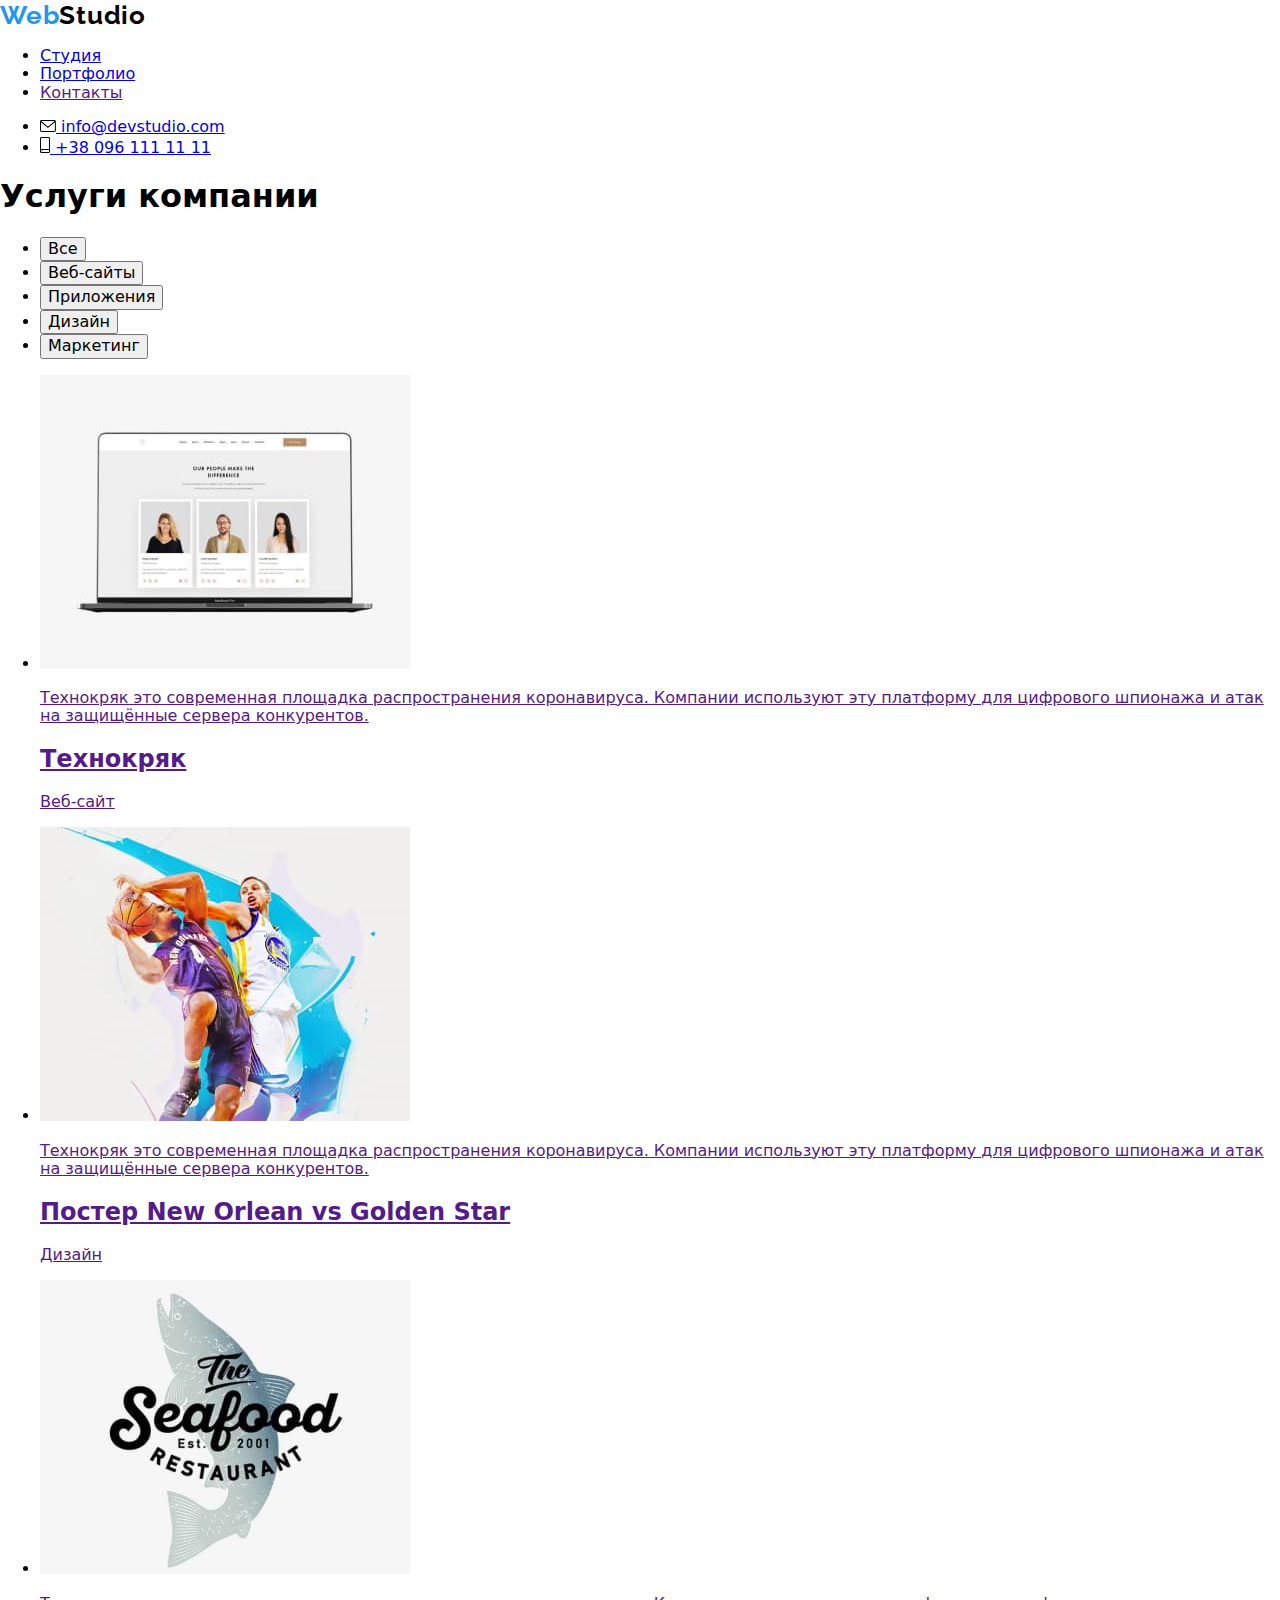
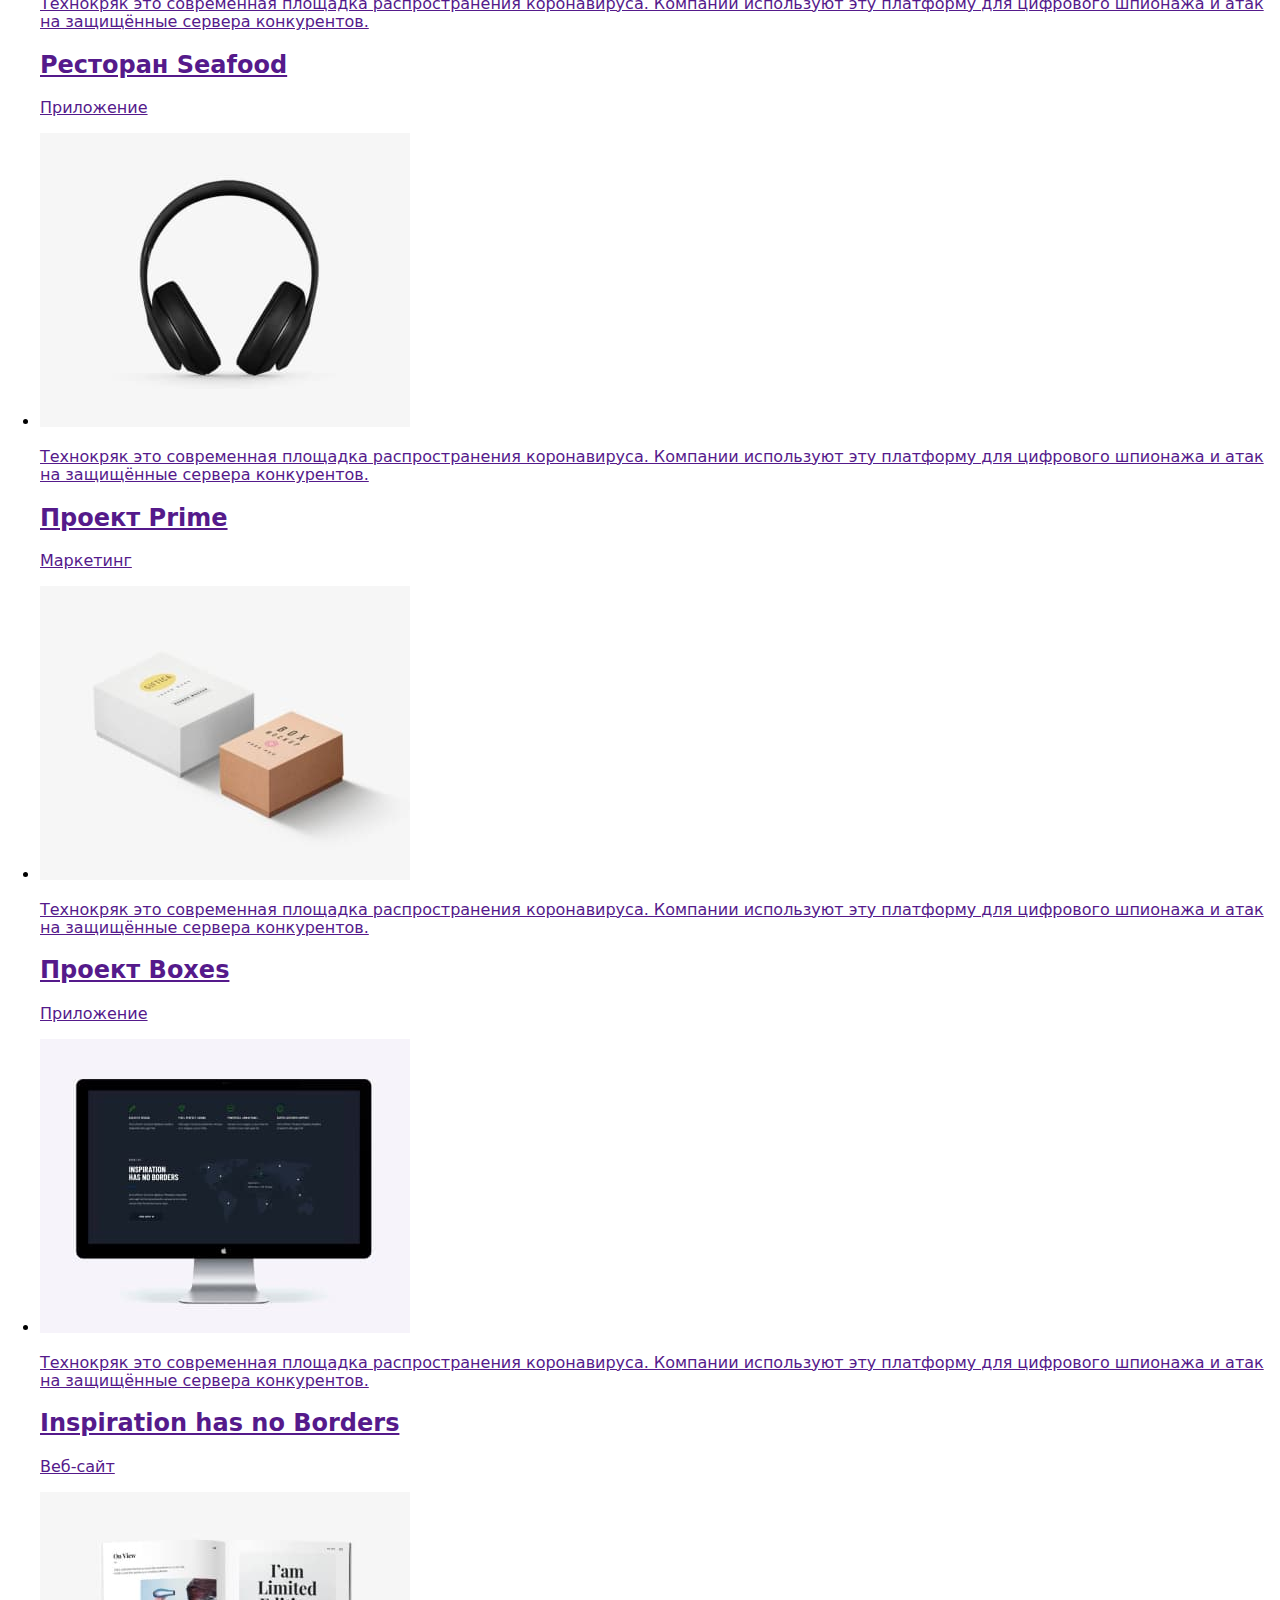
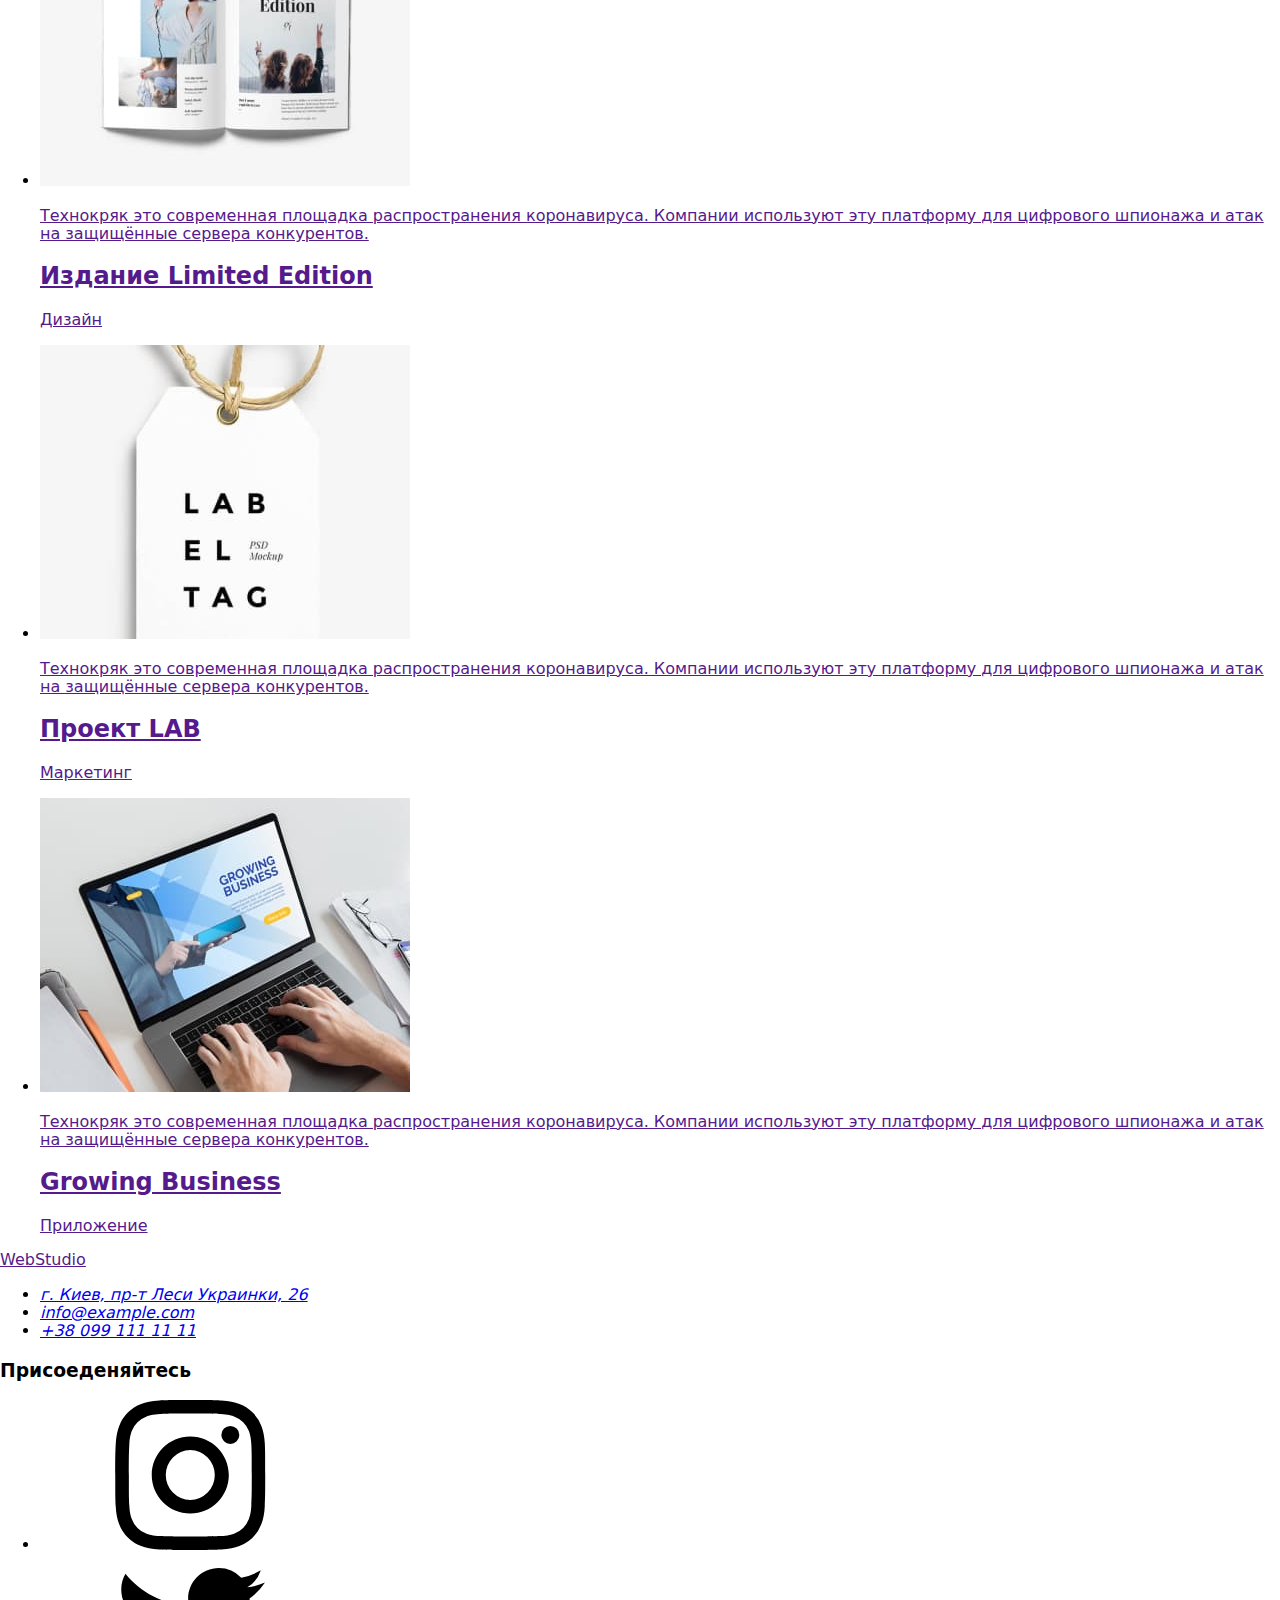
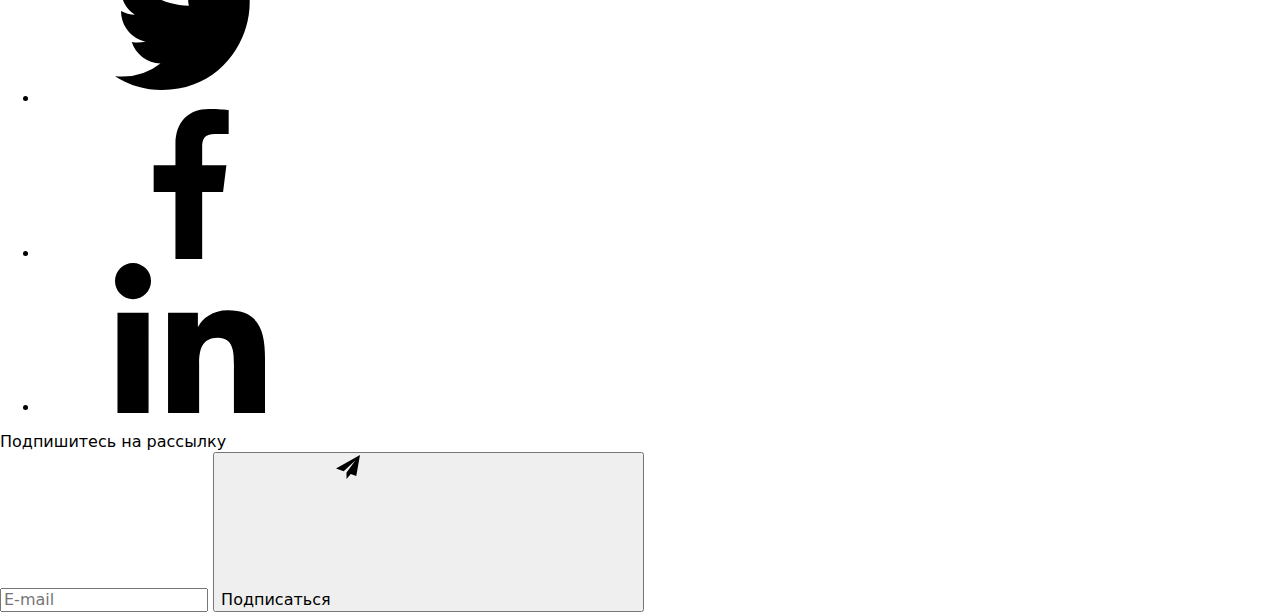
==== portfolio.html @ 10008396 "18.02" ====
<!DOCTYPE html>
<html lang="ru">
  <head>
    <meta charset="utf-8" />
    <meta name="description" content="ЭФЕКТИВНЫЕ РЕШЕНИЯ ДЛЯ ВАШЕГО БИЗНЕСА" />
    <meta name="viewport" content="width=device-width, initial-scale=1.0" />
    <title>Главная</title>
    <link rel="preconnect" href="https://fonts.googleapis.com" />
    <link rel="preconnect" href="https://fonts.gstatic.com" crossorigin />
    <link
      href="https://fonts.googleapis.com/css2?family=Raleway:wght@700&family=Roboto:wght@400;500;700;900&display=swap"
      rel="stylesheet"
    />
    <link
      rel="stylesheet"
      href="https://cdnjs.cloudflare.com/ajax/libs/modern-normalize/1.1.0/modern-normalize.min.css"
    />

    <link rel="stylesheet" href="./css/style.css" />
  </head>
  <body>
    <!--Верхняя линия-->
    <header class="header header-portfolio">
      <div class="container container--flex">
        <a href="" class="logo"> Web<span class="logo__studio">Studio</span></a>
        <nav class="navigation">
          <ul class="navigation__list">
            <li class="navigation__item">
              <a class="navigation__link" href="index.html"> Студия </a>
            </li>
            <li class="navigation__item">
              <a
                class="navigation__link navigation__link--active-page"
                href="portfolio.html"
              >
                Портфолио
              </a>
            </li>
            <li class="navigation__item">
              <a class="navigation__link" href=""> Контакты</a>
            </li>
          </ul>
        </nav>
        <!--Контакты-->
        <ul class="contacts">
          <li class="contacts__item">
            <a class="contacts__link" href="mailto:info@devstudio.com">
              <svg class="contacts__icon-mail" width="16" height="12">
                <use href="./images/symbol-defs.svg#icon-envelope"></use>
              </svg>
              info@devstudio.com
            </a>
          </li>
          <li class="contacts__item">
            <a class="contacts__link" href="tel:+380961111111">
              <svg class="contacts__icon-smart" width="10" height="16">
                <use href="./images/symbol-defs.svg#icon-smartphone"></use>
              </svg>
              +38 096 111 11 11
            </a>
          </li>
        </ul>
      </div>
    </header>

    <!--Main menu-->
    <main>
      <section class="section">
        <div class="container">
          <h1 class="visuallyhidden">Услуги компании</h1>
          <ul class="filter-list">
            <li class="filter-list__item">
              <button class="filter-list__button" type="button">Все</button>
            </li>
            <li class="filter-list__item">
              <button class="filter-list__button" type="button">
                Веб-сайты
              </button>
            </li>
            <li class="filter-list__item">
              <button class="filter-list__button" type="button">
                Приложения
              </button>
            </li>
            <li class="filter-list__item">
              <button class="filter-list__button" type="button">Дизайн</button>
            </li>
            <li class="filter-list__item">
              <button class="filter-list__button" type="button">
                Маркетинг
              </button>
            </li>
          </ul>
          <ul class="services">
            <li class="services__item">
              <a href="" class="services__link">
                <div class="services__image">
                  <img
                    src="images/img1.jpg"
                    alt="People resume on notebook"
                    width="370"
                  />
                  <div class="services__overlay">
                    <p class="text__overlay">
                      Технокряк это современная площадка распространения
                      коронавируса. Компании используют эту платформу для
                      цифрового шпионажа и атак на защищённые сервера
                      конкурентов.
                    </p>
                  </div>
                </div>

                <div class="product">
                  <h2 class="product__head">Технокряк</h2>
                  <p class="product__text">Веб-сайт</p>
                </div>
              </a>
            </li>
            <li class="services__item">
              <a href="" class="services__link">
                <div class="services__image">
                  <img
                    src="images/img2.jpg"
                    alt="Basketball players"
                    width="370"
                  />
                  <div class="services__overlay">
                    <p class="text__overlay">
                      Технокряк это современная площадка распространения
                      коронавируса. Компании используют эту платформу для
                      цифрового шпионажа и атак на защищённые сервера
                      конкурентов.
                    </p>
                  </div>
                </div>

                <div class="product">
                  <h2 class="product__head" lang="en-ru">
                    Постер New Orlean vs Golden Star
                  </h2>
                  <p class="product__text">Дизайн</p>
                </div>
              </a>
            </li>
            <li class="services__item">
              <a href="" class="services__link">
                <div class="services__image">
                  <img
                    src="images/img3.jpg"
                    alt="Seafood restaurant logo"
                    width="370"
                  />
                  <div class="services__overlay">
                    <p class="text__overlay">
                      Технокряк это современная площадка распространения
                      коронавируса. Компании используют эту платформу для
                      цифрового шпионажа и атак на защищённые сервера
                      конкурентов.
                    </p>
                  </div>
                </div>
                <div class="product">
                  <h2 class="product__head" lang="en-ru">Ресторан Seafood</h2>
                  <p class="product__text">Приложение</p>
                </div>
              </a>
            </li>
            <li class="services__item">
              <a href="" class="services__link">
                <div class="services__image">
                  <img src="images/img4.jpg" alt="Headphones" width="370" />
                  <div class="services__overlay">
                    <p class="text__overlay">
                      Технокряк это современная площадка распространения
                      коронавируса. Компании используют эту платформу для
                      цифрового шпионажа и атак на защищённые сервера
                      конкурентов.
                    </p>
                  </div>
                </div>
                <div class="product">
                  <h2 class="product__head" lang="en-ru">Проект Prime</h2>
                  <p class="product__text">Маркетинг</p>
                </div>
              </a>
            </li>
            <li class="services__item">
              <a href="" class="services__link">
                <div class="services__image">
                  <img src="images/img5.jpg" alt="Boxes" width="370" />
                  <div class="services__overlay">
                    <p class="text__overlay">
                      Технокряк это современная площадка распространения
                      коронавируса. Компании используют эту платформу для
                      цифрового шпионажа и атак на защищённые сервера
                      конкурентов.
                    </p>
                  </div>
                </div>
                <div class="product">
                  <h2 class="product__head" lang="en-ru">Проект Boxes</h2>
                  <p class="product__text">Приложение</p>
                </div>
              </a>
            </li>
            <li class="services__item">
              <a href="" class="services__link">
                <div class="services__image">
                  <img
                    src="images/img6.jpg"
                    alt="Computer monitor"
                    width="370"
                  />
                  <div class="services__overlay">
                    <p class="text__overlay">
                      Технокряк это современная площадка распространения
                      коронавируса. Компании используют эту платформу для
                      цифрового шпионажа и атак на защищённые сервера
                      конкурентов.
                    </p>
                  </div>
                </div>
                <div class="product">
                  <h2 class="product__head" lang="en">
                    Inspiration has no Borders
                  </h2>
                  <p class="product__text">Веб-сайт</p>
                </div>
              </a>
            </li>
            <li class="services__item">
              <a href="" class="services__link">
                <div class="services__image">
                  <img src="images/img7.jpg" alt="Magazine" width="370" />
                  <div class="services__overlay">
                    <p class="text__overlay">
                      Технокряк это современная площадка распространения
                      коронавируса. Компании используют эту платформу для
                      цифрового шпионажа и атак на защищённые сервера
                      конкурентов.
                    </p>
                  </div>
                </div>
                <div class="product">
                  <h2 class="product__head" lang="en-ru">
                    Издание Limited Edition
                  </h2>
                  <p class="product__text">Дизайн</p>
                </div>
              </a>
            </li>
            <li class="services__item">
              <a href="" class="services__link">
                <div class="services__image">
                  <img src="images/img8.jpg" alt="Tag" width="370" />
                  <div class="services__overlay">
                    <p class="text__overlay">
                      Технокряк это современная площадка распространения
                      коронавируса. Компании используют эту платформу для
                      цифрового шпионажа и атак на защищённые сервера
                      конкурентов.
                    </p>
                  </div>
                </div>
                <div class="product">
                  <h2 class="product__head" lang="en-ru">Проект LAB</h2>
                  <p class="product__text">Маркетинг</p>
                </div>
              </a>
            </li>
            <li class="services__item">
              <a href="" class="services__link">
                <div class="services__image">
                  <img src="images/img9.jpg" alt="Notebook" width="370" />
                  <div class="services__overlay">
                    <p class="text__overlay">
                      Технокряк это современная площадка распространения
                      коронавируса. Компании используют эту платформу для
                      цифрового шпионажа и атак на защищённые сервера
                      конкурентов.
                    </p>
                  </div>
                </div>
                <div class="product">
                  <h2 class="product__head" lang="en">Growing Business</h2>
                  <p class="product__text">Приложение</p>
                </div>
              </a>
            </li>
          </ul>
        </div>
      </section>
    </main>

    <!--Подвал-->

    <footer class="foot">
      <div class="container">
        <div class="container-foot">
          <div class="flex-grow">
            <a href="" class="logo-foot"
              >Web<span class="logo-foot__studio">Studio</span></a
            >
            <address class="adress">
              <ul class="address__list">
                <li class="address__item">
                  <a
                    class="address__link"
                    href="https://www.google.com/maps/place/%D0%B1%D1%83%D0%BB.+%D0%9B%D0%B5%D1%81%D0%B8+%D0%A3%D0%BA%D1%80%D0%B0%D0%B8%D0%BD%D0%BA%D0%B8,+26,+%D0%9A%D0%B8%D0%B5%D0%B2,+02000/@50.4265807,30.5361971,17z/data=!3m1!4b1!4m5!3m4!1s0x40d4cf0e033ecbe9:0x57a4dffefec77da0!8m2!3d50.4265807!4d30.5383858"
                    >г. Киев, пр-т Леси Украинки, 26</a
                  >
                </li>
                <li class="address__item">
                  <a
                    class="address__foot-contacts"
                    href="mailto:info@example.com"
                    >info@example.com</a
                  >
                </li>
                <li class="address__item">
                  <a class="address__foot-contacts" href="tel:+380991111111"
                    >+38 099 111 11 11</a
                  >
                </li>
              </ul>
            </address>
          </div>
          <div class="social">
            <h3 class="social__head">Присоеденяйтесь</h3>
            <ul class="social__list">
              <li class="social__item">
                <a href="https://www.instagram.com/" class="social__link">
                  <svg class="social-icon">
                    <use href="./images/symbol-defs.svg#icon-instagram"></use>
                  </svg>
                </a>
              </li>
              <li class="social__item">
                <a href="https://twitter.com/" class="social__link">
                  <svg class="social-icon">
                    <use href="./images/symbol-defs.svg#icon-twitter"></use>
                  </svg>
                </a>
              </li>
              <li class="social__item">
                <a href="https://www.facebook.com/" class="social__link">
                  <svg class="social-icon">
                    <use href="./images/symbol-defs.svg#icon-facebook"></use>
                  </svg>
                </a>
              </li>
              <li class="social__item">
                <a href="https://www.linkedin.com/" class="social__link">
                  <svg class="social-icon">
                    <use href="./images/symbol-defs.svg#icon-linkedin"></use>
                  </svg>
                </a>
              </li>
            </ul>
          </div>
          <form class="modal-form">
            <label for="user-email" class="modal-form__head">
              Подпишитесь на рассылку
            </label>
            <div class="modal-form__container">
              <input
                class="modal-form__text"
                type="email"
                name="user-email"
                placeholder="E-mail"
                id="user-email"
              />

              <button type="submit" class="modal-form__mailing">
                Подписаться
                <svg class="modal-form__icon">
                  <use
                    href="./images/symbol-defs.svg#icon-send"
                    width="24"
                    height="24"
                  ></use>
                </svg>
              </button>
            </div>
          </form>
        </div>
      </div>
    </footer>
    <script src="./js/modal.js"></script>
  </body>
</html>
---- css/style.css ----
.logo,
.logo__foot {
  text-decoration: none;
  font-family: Raleway, sans-serif;
  font-weight: 700;
  font-size: 26px;
  line-height: 1.19;
  letter-spacing: 0.03em;
  color: #2196f3;
}
.logo .logo__studio,
.logo__foot .logo__studio {
  color: #000000;
}

.logo__foot {
  color: #ffffff;
}
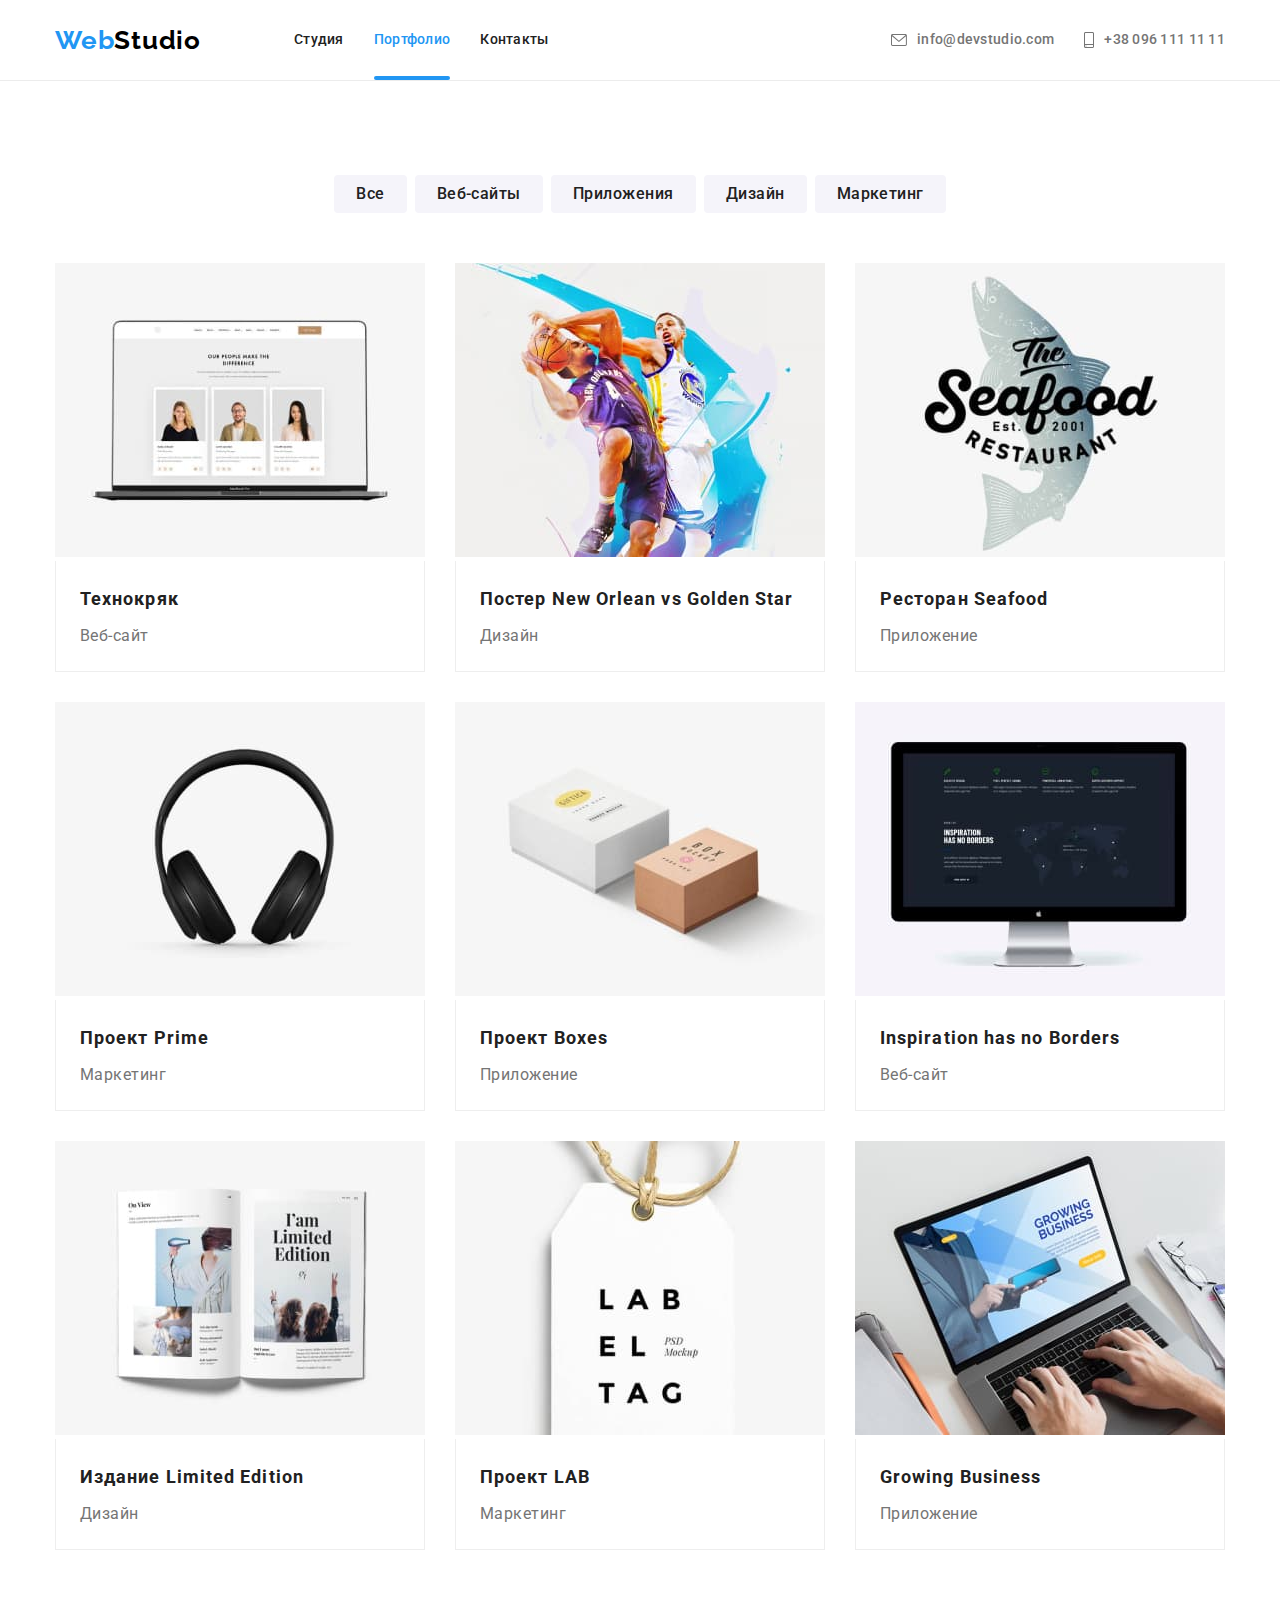
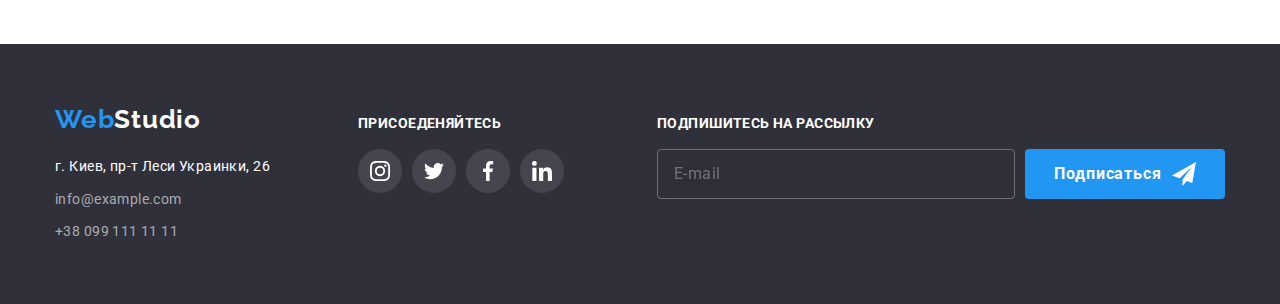
==== commit b741e49a: "19/02" ====
--- a/portfolio.html
+++ b/portfolio.html
@@ -16,53 +16,48 @@
       href="https://cdnjs.cloudflare.com/ajax/libs/modern-normalize/1.1.0/modern-normalize.min.css"
     />
 
-    <link rel="stylesheet" href="./css/style.css" />
+    <link rel="stylesheet" href="./css/main.min.css" />
   </head>
   <body>
     <!--Верхняя линия-->
-    <header class="header header-portfolio">
-      <div class="container container--flex">
-        <a href="" class="logo"> Web<span class="logo__studio">Studio</span></a>
-        <nav class="navigation">
-          <ul class="navigation__list">
-            <li class="navigation__item">
-              <a class="navigation__link" href="index.html"> Студия </a>
-            </li>
-            <li class="navigation__item">
-              <a
-                class="navigation__link navigation__link--active-page"
-                href="portfolio.html"
-              >
-                Портфолио
-              </a>
-            </li>
-            <li class="navigation__item">
-              <a class="navigation__link" href=""> Контакты</a>
-            </li>
-          </ul>
-        </nav>
-        <!--Контакты-->
-        <ul class="contacts">
-          <li class="contacts__item">
-            <a class="contacts__link" href="mailto:info@devstudio.com">
-              <svg class="contacts__icon-mail" width="16" height="12">
-                <use href="./images/symbol-defs.svg#icon-envelope"></use>
-              </svg>
-              info@devstudio.com
+  <header class="header header-portfolio ">
+    <div class="container container--flex ">
+      <a href="" class="logo"> Web<span class="logo__studio">Studio</span></a>
+      <nav class="navigation">
+        <ul class="navigation__list">
+          <li class="navigation__item">
+            <a class="navigation__link " href="index.html">Студия
             </a>
           </li>
-          <li class="contacts__item">
-            <a class="contacts__link" href="tel:+380961111111">
-              <svg class="contacts__icon-smart" width="10" height="16">
-                <use href="./images/symbol-defs.svg#icon-smartphone"></use>
-              </svg>
-              +38 096 111 11 11
-            </a>
+          <li class="navigation__item">
+            <a class="navigation__link--active" href="portfolio.html"> Портфолио</a>
+          </li>
+          <li class="navigation__item">
+            <a class="navigation__link" href=""> Контакты</a>
           </li>
         </ul>
-      </div>
-    </header>
-
+      </nav>
+      <!--Контакты-->
+      <ul class="contacts">
+        <li class="contacts__item">
+          <a class="contacts__link" href="mailto:info@devstudio.com">
+            <svg class="contacts__icon-mail" width="16" height="12">
+              <use href="./images/symbol-defs.svg#icon-envelope"></use>
+            </svg>
+            info@devstudio.com
+          </a>
+        </li>
+        <li class="contacts__item">
+          <a class="contacts__link" href="tel:+380961111111">
+            <svg class="contacts__icon-smart" width="10" height="16">
+              <use href="./images/symbol-defs.svg#icon-smartphone"></use>
+            </svg>
+            +38 096 111 11 11
+          </a>
+        </li>
+      </ul>
+    </div>
+  </header>
     <!--Main menu-->
     <main>
       <section class="section">
@@ -298,29 +293,22 @@
       <div class="container">
         <div class="container-foot">
           <div class="flex-grow">
-            <a href="" class="logo-foot"
-              >Web<span class="logo-foot__studio">Studio</span></a
-            >
-            <address class="adress">
+            <a href="" class="logo">Web<span class="logo__foot">Studio</span> </a>
+            <address class="address">
               <ul class="address__list">
                 <li class="address__item">
-                  <a
-                    class="address__link"
-                    href="https://www.google.com/maps/place/%D0%B1%D1%83%D0%BB.+%D0%9B%D0%B5%D1%81%D0%B8+%D0%A3%D0%BA%D1%80%D0%B0%D0%B8%D0%BD%D0%BA%D0%B8,+26,+%D0%9A%D0%B8%D0%B5%D0%B2,+02000/@50.4265807,30.5361971,17z/data=!3m1!4b1!4m5!3m4!1s0x40d4cf0e033ecbe9:0x57a4dffefec77da0!8m2!3d50.4265807!4d30.5383858"
-                    >г. Киев, пр-т Леси Украинки, 26</a
-                  >
+                  <a class="address__link"
+                    href="https://www.google.com/maps/place/%D0%B1%D1%83%D0%BB.+%D0%9B%D0%B5%D1%81%D0%B8+%D0%A3%D0%BA%D1%80%D0%B0%D0%B8%D0%BD%D0%BA%D0%B8,+26,+%D0%9A%D0%B8%D0%B5%D0%B2,+02000/@50.4265807,30.5361971,17z/data=!3m1!4b1!4m5!3m4!1s0x40d4cf0e033ecbe9:0x57a4dffefec77da0!8m2!3d50.4265807!4d30.5383858">г.
+                    Киев, пр-т Леси Украинки, 26
+                  </a>
                 </li>
                 <li class="address__item">
-                  <a
-                    class="address__foot-contacts"
-                    href="mailto:info@example.com"
-                    >info@example.com</a
-                  >
+                  <a class="address__foot-contacts" href="mailto:info@example.com">info@example.com
+                  </a>
                 </li>
                 <li class="address__item">
-                  <a class="address__foot-contacts" href="tel:+380991111111"
-                    >+38 099 111 11 11</a
-                  >
+                  <a class="address__foot-contacts" href="tel:+380991111111">+38 099 111 11 11
+                  </a>
                 </li>
               </ul>
             </address>
@@ -330,28 +318,28 @@
             <ul class="social__list">
               <li class="social__item">
                 <a href="https://www.instagram.com/" class="social__link">
-                  <svg class="social-icon">
+                  <svg class="social__icon">
                     <use href="./images/symbol-defs.svg#icon-instagram"></use>
                   </svg>
                 </a>
               </li>
               <li class="social__item">
                 <a href="https://twitter.com/" class="social__link">
-                  <svg class="social-icon">
+                  <svg class="social__icon">
                     <use href="./images/symbol-defs.svg#icon-twitter"></use>
                   </svg>
                 </a>
               </li>
               <li class="social__item">
                 <a href="https://www.facebook.com/" class="social__link">
-                  <svg class="social-icon">
+                  <svg class="social__icon">
                     <use href="./images/symbol-defs.svg#icon-facebook"></use>
                   </svg>
                 </a>
               </li>
               <li class="social__item">
                 <a href="https://www.linkedin.com/" class="social__link">
-                  <svg class="social-icon">
+                  <svg class="social__icon">
                     <use href="./images/symbol-defs.svg#icon-linkedin"></use>
                   </svg>
                 </a>
@@ -363,22 +351,12 @@
               Подпишитесь на рассылку
             </label>
             <div class="modal-form__container">
-              <input
-                class="modal-form__text"
-                type="email"
-                name="user-email"
-                placeholder="E-mail"
-                id="user-email"
-              />
-
+              <input class="modal-form__text" type="email" name="user-email" placeholder="E-mail" id="user-email" />
+    
               <button type="submit" class="modal-form__mailing">
                 Подписаться
                 <svg class="modal-form__icon">
-                  <use
-                    href="./images/symbol-defs.svg#icon-send"
-                    width="24"
-                    height="24"
-                  ></use>
+                  <use href="./images/symbol-defs.svg#icon-send" width="24" height="24"></use>
                 </svg>
               </button>
             </div>
@@ -387,5 +365,6 @@
       </div>
     </footer>
     <script src="./js/modal.js"></script>
-  </body>
-</html>
+    </body>
+    
+    </html>--- a/css/main.min.css
+++ b/css/main.min.css
@@ -0,0 +1,2 @@
+html{-webkit-box-sizing:border-box;box-sizing:border-box}h1,h2,h3,p{margin:0}ul{margin:0;padding:0;list-style-type:none}img{display:block;max-width:100%;height:auto}a{text-decoration:none}body{font-family:roboto,sans-serif;background-color:#fff}.container{width:1200px;margin:0 auto;padding:0 15px}.logo,.logo__foot,.logo__studio{text-decoration:none;font-family:raleway,sans-serif;font-weight:700;font-size:26px;line-height:1.19;letter-spacing:0.03em}.logo,.logo__foot{color:#2196f3}.logo__studio{color:#000}.logo__foot{color:#fff}.container--flex{display:-webkit-box;display:-ms-flexbox;display:flex;-webkit-box-align:center;-ms-flex-align:center;align-items:center}.header{background-color:#fff}.navigation{margin:0 0 0 93px;padding-top:0}.navigation__list{display:-webkit-box;display:-ms-flexbox;display:flex}.navigation__link,.navigation__link--active,.contacts__link{font-weight:500;font-size:14px;line-height:1.14;letter-spacing:0.02em;color:#212121;display:block;-webkit-transition:color 250ms cubic-bezier(0.4, 0, 0.2, 1);transition:color 250ms cubic-bezier(0.4, 0, 0.2, 1)}.navigation__link:hover,.navigation__link--active:hover,.contacts__link:hover,.navigation__link:focus,.navigation__link--active:focus,.contacts__link:focus{color:#2196f3}.navigation__link--active{position:relative;color:#2196f3}.navigation__link--active::after{content:"";position:absolute;border-bottom:4px solid #2196f3;border-radius:2px;width:100%;bottom:-32px;left:0}.navigation__item{position:relative;padding:32px 0}.navigation__item+.navigation__item{margin-left:30px}.contacts{margin-left:auto;display:-webkit-box;display:-ms-flexbox;display:flex}.contacts__item{display:-webkit-box;display:-ms-flexbox;display:flex;-webkit-box-align:center;-ms-flex-align:center;align-items:center}.contacts__item+.contacts__item{margin-left:30px}.contacts__link{display:-webkit-box;display:-ms-flexbox;display:flex;-webkit-box-align:center;-ms-flex-align:center;align-items:center;color:#757575}.contacts__link:hover,.contacts__link:focus{color:#2196f3}.contacts__icon-mail{width:16px;height:12px;margin-right:10px;fill:currentColor}.contacts__icon-smart{width:10px;height:16px;margin-right:10px;fill:currentColor}.main-section{background-color:#c4c4c4;text-align:center;padding:200px 0;margin:0 auto;max-width:1600px;background-image:-webkit-gradient(linear, left top, left bottom, from(rgba(47,48,58,0.4)), to(rgba(47,48,58,0.4))),url(../images/bg.jpg);background-image:linear-gradient(rgba(47,48,58,0.4), rgba(47,48,58,0.4)),url(../images/bg.jpg);background-position:center;background-repeat:no-repeat;background-size:cover}.main-head{font-weight:900;font-size:44px;line-height:1.36;letter-spacing:0.06em;color:#fff;background-color:inherit;text-transform:uppercase}.btn{letter-spacing:0.06em;font-family:Roboto, sans-serif;font-weight:700;font-size:16px;line-height:1.87;cursor:pointer;margin-top:30px;padding:10px 32px;-webkit-box-shadow:0px 4px 4px rgba(0,0,0,0.15);box-shadow:0px 4px 4px rgba(0,0,0,0.15);border-radius:4px;border:none;color:#fff;background-color:#2196f3}.btn:active{color:#757575}.backdrop{position:absolute;top:0;left:0;width:100%;height:100%;background-color:rgba(0,0,0,0.2);visibility:visible;display:-webkit-box;display:-ms-flexbox;display:flex;-webkit-box-align:center;-ms-flex-align:center;align-items:center;-webkit-box-pack:center;-ms-flex-pack:center;justify-content:center;-webkit-transition:opacity 250ms cubic-bezier(0.4, 0, 0.2, 1);transition:opacity 250ms cubic-bezier(0.4, 0, 0.2, 1)}.is-hidden{visibility:hidden;opacity:0;pointer-events:none}.modal{position:fixed;-webkit-transition-duration:250ms;transition-duration:250ms;opacity:1;width:528px;height:581px;background-color:#fff;-webkit-box-shadow:0px 1px 3px rgba(0,0,0,0.12),0px 1px 1px rgba(0,0,0,0.14),0px 2px 1px rgba(0,0,0,0.2);box-shadow:0px 1px 3px rgba(0,0,0,0.12),0px 1px 1px rgba(0,0,0,0.14),0px 2px 1px rgba(0,0,0,0.2);border-radius:4px;z-index:999}.close{display:-webkit-box;display:-ms-flexbox;display:flex;-webkit-box-pack:center;-ms-flex-pack:center;justify-content:center;-webkit-box-align:center;-ms-flex-align:center;align-items:center;position:absolute;border-radius:50%;padding:0;margin:0;cursor:pointer;top:8px;right:8px;border:1px solid rgba(0,0,0,0.1);width:30px;height:30px;background-color:inherit;-webkit-transition:fill 250ms cubic-bezier(0.4, 0, 0.2, 1);transition:fill 250ms cubic-bezier(0.4, 0, 0.2, 1)}.close:focus,.close:hover{fill:#2196f3}.registration{display:-webkit-box;display:-ms-flexbox;display:flex;-webkit-box-orient:vertical;-webkit-box-direction:normal;-ms-flex-direction:column;flex-direction:column;-webkit-box-align:start;-ms-flex-align:start;align-items:flex-start;width:100%;height:100%;padding:40px;margin-left:auto;margin-right:auto}.registration__header{padding:0;margin-bottom:12px;font-weight:700;font-size:20px;line-height:calc(23 / 20);text-align:center;letter-spacing:0.03em;color:#212121}.registration__label{display:block;text-align:left;margin-bottom:4px;font-size:12px;line-height:calc(14 / 12);letter-spacing:0.01em;color:#757575}.registration__container{position:relative;margin-bottom:10px}.registration__icon{position:relative}.registration__input{position:relative;text-indent:42px;left:0;width:100%;height:40px;font-size:12px;line-height:calc(14 / 12);cursor:pointer;letter-spacing:0.01em;border:1px solid rgba(33,33,33,0.2);border-radius:4px;-webkit-transition:border-color 250ms cubic-bezier(0.4, 0, 0.2, 1);transition:border-color 250ms cubic-bezier(0.4, 0, 0.2, 1)}.registration__input:focus,.registration__input:hover{border-color:#2196f3;border:1px solid #2196f3;outline:#2196f3}.registration__input:focus+.registration__icon{fill:#2196f3}.registration__input:hover+.registration__icon{fill:#2196f3}.registration__icon{position:absolute;left:14px;top:29px;-webkit-transition:fill 250ms cubic-bezier(0.4, 0, 0.2, 1);transition:fill 250ms cubic-bezier(0.4, 0, 0.2, 1)}.registration__coment{width:100%;height:120px;padding:12px 16px;margin-bottom:20px;border:1px solid rgba(33,33,33,0.2);border-radius:4px;cursor:pointer}.registration__coment:focus{border:1px solid #2196f3;outline:#2196f3}.registration__button{margin:30px auto 0;width:200px;height:50px;background-color:#2196f3;color:#fff;border-radius:4px;border:none;cursor:pointer}.terms{display:inline-block;color:#2196f3;letter-spacing:0.03em;font-size:14px;line-height:calc(24 / 14);margin-left:2px}.agreement{display:-webkit-box;display:-ms-flexbox;display:flex;-webkit-box-align:center;-ms-flex-align:center;align-items:center;position:relative;margin:0 auto}.agreement__label{font-size:14px;line-height:calc(24 / 14);letter-spacing:0.03em;color:#757575}.agreement__checkbox{position:absolute;-webkit-appearance:none;-moz-appearance:none;appearance:none;z-index:-1;opacity:0}.agreement__checkbox+label{display:-webkit-inline-box;display:-ms-inline-flexbox;display:inline-flex;-webkit-box-align:center;-ms-flex-align:center;align-items:center;cursor:pointer}.agreement__checkbox+label::before{content:"";display:inline-block;width:16px;height:15px;border:2px solid #212121;border-radius:2px;margin-right:8px;z-index:1;background-color:#ffffff;-webkit-transition:opacity 250ms cubic-bezier(0.4, 0, 0.2, 1);transition:opacity 250ms cubic-bezier(0.4, 0, 0.2, 1)}.agreement__check{position:absolute;width:16px;height:15px;cursor:pointer}.agreement__checkbox:checked ~ label::before{opacity:0}.visuallyhidden{position:absolute;width:1px;height:1px;margin:-1px;border:0;padding:0;clip:rect(0 0 0 0);overflow:hidden}.section{padding:94px 0}.advantage-list{display:-webkit-box;display:-ms-flexbox;display:flex}.advantage-list .advantage-list__item{width:270px}.advantage-list .advantage-list__item+.advantage-list__item{margin-left:30px}.advantage-list__head{margin-top:30px;font-weight:700;font-size:14px;line-height:calc(16 / 14);letter-spacing:0.03em;text-transform:uppercase}.advantage-list__par{margin-top:10px;margin-bottom:0;font-size:14px;line-height:1.71;letter-spacing:0.03em;color:#757575}.advantage-list__icon{display:-webkit-box;display:-ms-flexbox;display:flex;-webkit-box-pack:center;-ms-flex-pack:center;justify-content:center;-webkit-box-align:center;-ms-flex-align:center;align-items:center;border-radius:4px;height:120px;background-color:#f5f4fa}.spec{padding-top:0}.spec-head{font-weight:700;font-size:36px;line-height:1.17;text-align:center;letter-spacing:0.03em}.spec-list{margin-top:50px;display:-webkit-box;display:-ms-flexbox;display:flex}.spec-list__item{position:relative}.spec-list__info{display:-webkit-box;display:-ms-flexbox;display:flex;-webkit-box-pack:center;-ms-flex-pack:center;justify-content:center;-webkit-box-align:center;-ms-flex-align:center;align-items:center;position:absolute;bottom:0;height:70px;width:100%;font-weight:700;font-size:14px;line-height:calc(14 / 16);text-align:center;letter-spacing:0.03em;text-transform:uppercase;color:#ffffff;background-color:rgba(47,48,58,0.8)}.spec-list__item+.spec-list__item{margin-left:30px}.team{background-color:#f5f4fa}.team-list{margin-top:50px;display:-webkit-box;display:-ms-flexbox;display:flex}.team-list__name{font-weight:500;font-size:16px;line-height:1.19;text-align:center;letter-spacing:0.03em}.team-list__position{font-size:16px;line-height:1.19;text-align:center;margin-top:10px;margin-bottom:0;letter-spacing:0.03em;color:#757575}.team-list__info{padding:30px 0}.team-list__item{width:270px;border-radius:0px 0px 4px 4px;-webkit-box-shadow:0px 1px 3px rgba(0,0,0,0.12),0px 1px 1px rgba(0,0,0,0.14),0px 2px 1px rgba(0,0,0,0.2);box-shadow:0px 1px 3px rgba(0,0,0,0.12),0px 1px 1px rgba(0,0,0,0.14),0px 2px 1px rgba(0,0,0,0.2);background-color:#fff}.team-list__item+.team-list__item{margin-left:30px}.icon-list{display:-webkit-box;display:-ms-flexbox;display:flex;-webkit-box-pack:center;-ms-flex-pack:center;justify-content:center;-webkit-box-align:center;-ms-flex-align:center;align-items:center;margin:16px auto 0;padding:0;width:206px}.icon-list__item{display:-webkit-box;display:-ms-flexbox;display:flex;-webkit-box-pack:center;-ms-flex-pack:center;justify-content:center;-webkit-box-align:center;-ms-flex-align:center;align-items:center;cursor:pointer;width:100%;height:100%;border-radius:50%;background-color:#fff;-webkit-transition-property:background-color;transition-property:background-color;-webkit-transition-duration:250ms;transition-duration:250ms;-webkit-transition-timing-function:cubic-bezier(0.4, 0, 0.2, 1);transition-timing-function:cubic-bezier(0.4, 0, 0.2, 1)}.icon-list__item:focus,.icon-list__item:hover{background-color:#2196f3}.icon-list__item:focus .icon-list__svg{fill:#fff}.icon-list__item:hover .icon-list__svg{fill:#fff}.icon-list__svg{width:20px;height:20px;fill:#afb1b8;-webkit-transition-property:fill;transition-property:fill;-webkit-transition-duration:250ms;transition-duration:250ms;-webkit-transition-timing-function:cubic-bezier(0.4, 0, 0.2, 1);transition-timing-function:cubic-bezier(0.4, 0, 0.2, 1)}.icon-list__item{width:44px;height:44px}.icon-list__item+.icon-list__item{margin-left:10px}.client-list{display:-webkit-box;display:-ms-flexbox;display:flex;margin-top:50px}.client-list__item{width:170px;height:92px}.client-list__item+.client-list__item{margin-left:30px}.client-list__link{display:-webkit-box;display:-ms-flexbox;display:flex;-webkit-box-pack:center;-ms-flex-pack:center;justify-content:center;-webkit-box-align:center;-ms-flex-align:center;align-items:center;color:#afb1b8;width:100%;height:100%;border:solid 1px #afb1b8;border-radius:4px;-webkit-transition-property:color, border-color;transition-property:color, border-color;-webkit-transition-duration:250ms;transition-duration:250ms;-webkit-transition-timing-function:cubic-bezier(0.4, 0, 0.2, 1);transition-timing-function:cubic-bezier(0.4, 0, 0.2, 1)}.client-list__link:focus,.client-list__link:hover{color:#2196f3;border-color:#2196f3}.client-list__svg{fill:currentColor}.foot{background-color:#2f303a;margin-top:0;padding:60px 0}.address-list{list-style-type:none;margin:0;padding:0}.logo,.logo__foot{text-decoration:none;font-family:Raleway,sans-serif;font-weight:700;font-size:26px;line-height:1.19;letter-spacing:0.03em;color:#2196f3}.logo__foot{color:#fff}.address{font-family:roboto,sans-serif;font-style:normal;font-size:14px;line-height:1.71;letter-spacing:0.03em;margin-top:20px;-webkit-transition:color 250ms cubic-bezier(0.4, 0, 0.2, 1);transition:color 250ms cubic-bezier(0.4, 0, 0.2, 1)}.address__link{text-decoration:none;color:#fff;-webkit-transition:color 250ms cubic-bezier(0.4, 0, 0.2, 1);transition:color 250ms cubic-bezier(0.4, 0, 0.2, 1)}.address__link:focus,.address__link:hover{color:#2196f3}.address__foot-contacts{text-decoration:none;color:rgba(255,255,255,0.6);-webkit-transition:color 250ms cubic-bezier(0.4, 0, 0.2, 1);transition:color 250ms cubic-bezier(0.4, 0, 0.2, 1)}.address__foot-contacts:hover,.address__foot-contacts:focus{color:#2196f3}.address__item{margin-top:9px}.social__head{font-weight:700;font-size:14px;line-height:calc(14 / 16);letter-spacing:0.03em;text-transform:uppercase;color:#ffffff}.icon-container{margin:0;padding:0;width:206px}.social{width:206px;margin-left:70px}.social__link{display:-webkit-box;display:-ms-flexbox;display:flex;-webkit-box-pack:center;-ms-flex-pack:center;justify-content:center;-webkit-box-align:center;-ms-flex-align:center;align-items:center;cursor:pointer;width:44px;height:44px;border-radius:50%;background-color:rgba(255,255,255,0.1);-webkit-transition:background-color 250ms cubic-bezier(0.4, 0, 0.2, 1);transition:background-color 250ms cubic-bezier(0.4, 0, 0.2, 1)}.social__link:focus,.social__link:hover{background-color:#2196f3}.social__list{display:-webkit-box;display:-ms-flexbox;display:flex;-webkit-box-pack:center;-ms-flex-pack:center;justify-content:center;padding:0;margin-top:20px}.social__item+.social__item{margin-left:10px}.social__icon{width:20px;height:20px;fill:#fff}.container-foot{display:-webkit-box;display:-ms-flexbox;display:flex;-webkit-box-align:baseline;-ms-flex-align:baseline;align-items:baseline}.flex-grow{-webkit-box-flex:1;-ms-flex-positive:1;flex-grow:1}.modal-form{margin-left:93px;display:-webkit-box;display:-ms-flexbox;display:flex;-webkit-box-orient:vertical;-webkit-box-direction:normal;-ms-flex-direction:column;flex-direction:column}.modal-form__container{display:-webkit-box;display:-ms-flexbox;display:flex;-webkit-box-align:baseline;-ms-flex-align:baseline;align-items:baseline;margin-top:20px}.modal-form__head{font-weight:700;padding:0;font-size:14px;line-height:calc(14 / 16);letter-spacing:0.03em;text-transform:uppercase;color:#ffffff}.modal-form__text{font-size:16px;line-height:calc(20 / 16);width:358px;height:50px;display:-webkit-box;display:-ms-flexbox;display:flex;-webkit-box-align:center;-ms-flex-align:center;align-items:center;letter-spacing:0.03em;padding:15px 295px 15px 16px;color:rgba(255,255,255,0.6);background-color:inherit;border:1px solid rgba(255,255,255,0.3);-webkit-box-sizing:border-box;box-sizing:border-box;-webkit-filter:drop-shadow(0px 4px 4px rgba(0,0,0,0.15));filter:drop-shadow(0px 4px 4px rgba(0,0,0,0.15));border-radius:4px}.modal-form__mailing{display:-webkit-box;display:-ms-flexbox;display:flex;-webkit-box-pack:center;-ms-flex-pack:center;justify-content:center;-webkit-box-align:center;-ms-flex-align:center;align-items:center;margin-left:10px;font-weight:700;font-size:16px;line-height:calc(30 / 16);letter-spacing:0.06em;cursor:pointer;width:200px;height:50px;border:none;border-radius:4px;color:#fff;background-color:#2196f3;-webkit-transition:-webkit-box-shadow 250ms cubic-bezier(0.4, 0, 0.2, 1);transition:-webkit-box-shadow 250ms cubic-bezier(0.4, 0, 0.2, 1);transition:box-shadow 250ms cubic-bezier(0.4, 0, 0.2, 1);transition:box-shadow 250ms cubic-bezier(0.4, 0, 0.2, 1), -webkit-box-shadow 250ms cubic-bezier(0.4, 0, 0.2, 1)}.modal-form__mailing:hover,.modal-form__mailing:focus{-webkit-box-shadow:0px 4px 4px rgba(0,0,0,0.15);box-shadow:0px 4px 4px rgba(0,0,0,0.15)}.modal-form__icon{display:-webkit-box;display:-ms-flexbox;display:flex;-webkit-box-pack:center;-ms-flex-pack:center;justify-content:center;-webkit-box-align:center;-ms-flex-align:center;align-items:center;width:24px;height:24px;margin:0 0 0 10px;fill:#fff}.header-portfolio{border-bottom:1px solid #ececec}.filter-list{margin-bottom:50px;display:-webkit-box;display:-ms-flexbox;display:flex;-webkit-box-pack:center;-ms-flex-pack:center;justify-content:center}.filter-list__button{border:none;padding:6px 22px;font-family:Roboto, sans-serif;font-weight:500;font-size:16px;line-height:calc(26 / 16);letter-spacing:0.03em;color:#212121;cursor:pointer;background-color:#f5f4fa;border-radius:4px;-webkit-transition:color 250ms cubic-bezier(0.4, 0, 0.2, 1),background-color 250ms cubic-bezier(0.4, 0, 0.2, 1),-webkit-box-shadow 250ms cubic-bezier(0.4, 0, 0.2, 1);transition:color 250ms cubic-bezier(0.4, 0, 0.2, 1),background-color 250ms cubic-bezier(0.4, 0, 0.2, 1),-webkit-box-shadow 250ms cubic-bezier(0.4, 0, 0.2, 1);transition:color 250ms cubic-bezier(0.4, 0, 0.2, 1),background-color 250ms cubic-bezier(0.4, 0, 0.2, 1),box-shadow 250ms cubic-bezier(0.4, 0, 0.2, 1);transition:color 250ms cubic-bezier(0.4, 0, 0.2, 1),background-color 250ms cubic-bezier(0.4, 0, 0.2, 1),box-shadow 250ms cubic-bezier(0.4, 0, 0.2, 1),-webkit-box-shadow 250ms cubic-bezier(0.4, 0, 0.2, 1)}.filter-list__button:focus,.filter-list__button:hover{-webkit-box-shadow:0px 3px 1px rgba(0,0,0,0.1),0px 1px 2px rgba(0,0,0,0.08),0px 2px 2px rgba(0,0,0,0.12);box-shadow:0px 3px 1px rgba(0,0,0,0.1),0px 1px 2px rgba(0,0,0,0.08),0px 2px 2px rgba(0,0,0,0.12);color:#fff;background-color:#2196f3}.filter-list__item+.filter-list__item{margin-left:8px}.services{display:-webkit-box;display:-ms-flexbox;display:flex;-ms-flex-wrap:wrap;flex-wrap:wrap}.services__item{margin-left:30px;width:370px;background-color:var(--backgroun-color-services);-webkit-transition:-webkit-box-shadow 250ms cubic-bezier(0.4, 0, 0.2, 1);transition:-webkit-box-shadow 250ms cubic-bezier(0.4, 0, 0.2, 1);transition:box-shadow 250ms cubic-bezier(0.4, 0, 0.2, 1);transition:box-shadow 250ms cubic-bezier(0.4, 0, 0.2, 1), -webkit-box-shadow 250ms cubic-bezier(0.4, 0, 0.2, 1)}.services__item:hover,.services__item:focus{-webkit-box-shadow:0px 1px 1px rgba(0,0,0,0.12),0px 4px 4px rgba(0,0,0,0.06),1px 4px 6px rgba(0,0,0,0.16);box-shadow:0px 1px 1px rgba(0,0,0,0.12),0px 4px 4px rgba(0,0,0,0.06),1px 4px 6px rgba(0,0,0,0.16)}.services__item:nth-child(3n+1){margin-left:0}.services__item:nth-child(n+4){margin-top:30px}.services__link{display:block;text-decoration:none;width:100%;height:100%;cursor:pointer;-webkit-transition:-webkit-box-shadow 250ms cubic-bezier(0.4, 0, 0.2, 1);transition:-webkit-box-shadow 250ms cubic-bezier(0.4, 0, 0.2, 1);transition:box-shadow 250ms cubic-bezier(0.4, 0, 0.2, 1);transition:box-shadow 250ms cubic-bezier(0.4, 0, 0.2, 1), -webkit-box-shadow 250ms cubic-bezier(0.4, 0, 0.2, 1)}.services__link:hover .services__overlay{-webkit-transform:translateY(-300px);transform:translateY(-300px)}.services__link:focus .services__overlay{-webkit-transform:translateY(-300px);transform:translateY(-300px)}.services__link:focus{-webkit-box-shadow:0px 1px 1px rgba(0,0,0,0.12),0px 4px 4px rgba(0,0,0,0.06),1px 4px 6px rgba(0,0,0,0.16);box-shadow:0px 1px 1px rgba(0,0,0,0.12),0px 4px 4px rgba(0,0,0,0.06),1px 4px 6px rgba(0,0,0,0.16)}.product{margin-top:4px;font-size:16px;line-height:1.87;letter-spacing:0.03em;color:#757575;padding:20px 24px;border-left:1px solid #eeeeee;border-right:1px solid #eeeeee;border-bottom:1px solid #eeeeee}.services__image{position:relative;overflow:hidden}.services__overlay{position:absolute;top:300px;left:0;width:100%;height:100%;background-color:rgba(33,150,243,0.9);-webkit-transition-property:-webkit-transform;transition-property:-webkit-transform;transition-property:transform;transition-property:transform, -webkit-transform;-webkit-transition-duration:250ms;transition-duration:250ms;-webkit-transition-timing-function:cubic-bezier(0.4, 0, 0.2, 1);transition-timing-function:cubic-bezier(0.4, 0, 0.2, 1)}.text__overlay{font-size:18px;line-height:1.56;letter-spacing:0.03em;padding:63px 24px;color:#ffffff}.product__text{margin-top:4px;font-size:16px;line-height:1.87;letter-spacing:0.03em;color:#757575}.product__head{font-weight:700;font-size:18px;line-height:2;letter-spacing:0.06em;color:#212121}
+/*# sourceMappingURL=main.min.css.map */